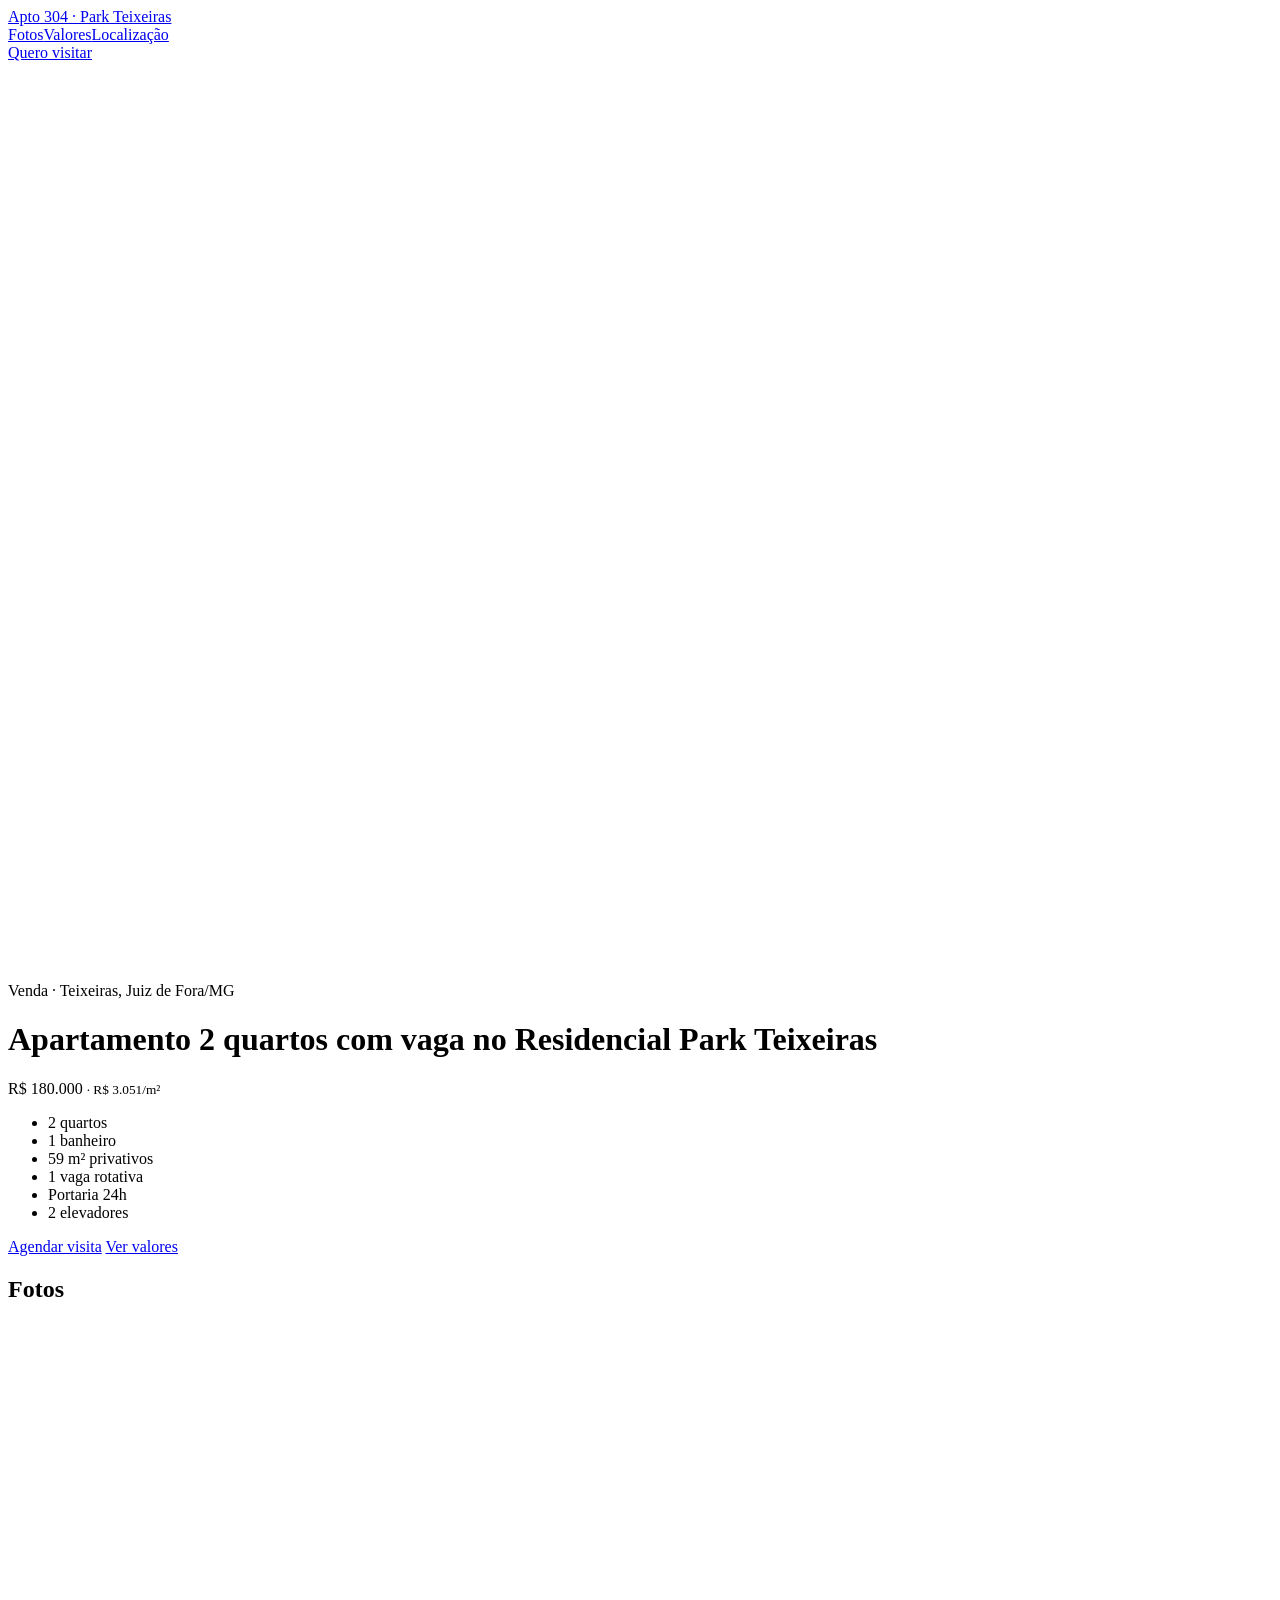
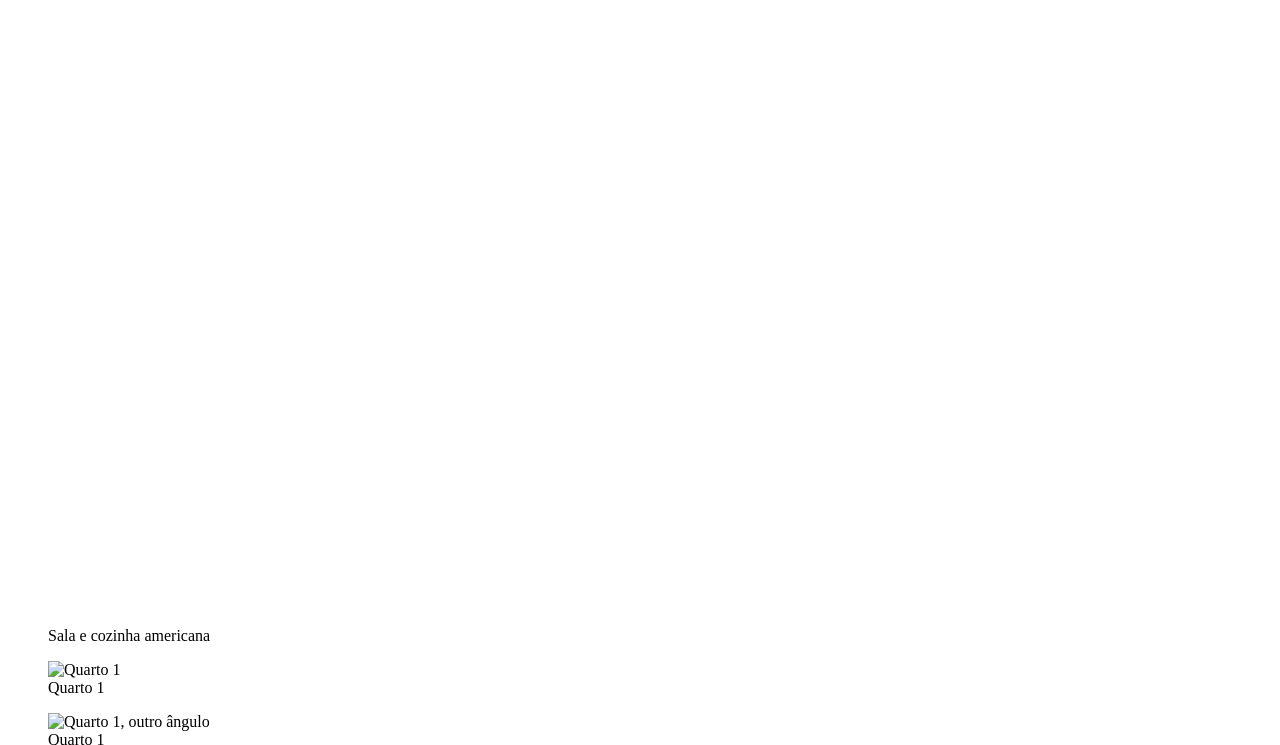
==== index.html @ 946c2eec "Add files via upload" ====
<!DOCTYPE html>
<html lang="pt-BR">
<head>
<meta charset="utf-8">
<meta name="viewport" content="width=device-width, initial-scale=1">
<title>Apto 2 quartos com vaga no Teixeiras, Juiz de Fora – R$ 180.000</title>
<meta name="description" content="Apartamento 304 no Residencial Park Teixeiras: 2 quartos, 59 m², 1 vaga rotativa, portaria 24h e 2 elevadores. R$ 180.000. Juiz de Fora/MG.">
<meta property="og:type" content="website">
<meta property="og:title" content="Apto 2 quartos com vaga no Teixeiras – R$ 180.000">
<meta property="og:description" content="59 m², lateral, sol da manhã, portaria 24h e 2 elevadores. Juiz de Fora/MG.">
<meta property="og:image" content="https://apto304teixeiras.github.io/assets/fotos/fachada-1200.jpg">
<meta property="og:locale" content="pt_BR">
<meta property="og:url" content="https://apto304teixeiras.github.io/">
<link rel="preload" as="image" href="assets/fotos/fachada-640.webp" imagesrcset="assets/fotos/fachada-640.webp 640w, assets/fotos/fachada-1200.webp 1200w" imagesizes="(min-width:760px) 60vw, 100vw">
<link rel="stylesheet" href="assets/style.css">
<script src="assets/js/config.js"></script>
<script src="assets/js/site.js"></script>
</head>
<body>
<header class="top">
  <div class="wrap">
    <a class="brand" href="#">Apto 304 · Park Teixeiras</a>
    <nav class="menu" aria-label="Seções">
      <a href="#fotos">Fotos</a><a href="#valores">Valores</a><a href="#localizacao">Localização</a>
    </nav>
    <a class="btn small" href="#formulario">Quero visitar</a>
  </div>
</header>

<main>
  <div class="hero">
    <picture>
      <img src="assets/fotos/fachada-640.webp" srcset="assets/fotos/fachada-640.webp 640w, assets/fotos/fachada-1200.webp 1200w" sizes="(min-width:760px) 60vw, 100vw" width="1200" height="900" alt="Fachada do Residencial Park Teixeiras" fetchpriority="high">
    </picture>
    <div class="card">
      <p class="kicker">Venda · Teixeiras, Juiz de Fora/MG</p>
      <h1>Apartamento 2 quartos com vaga no Residencial Park Teixeiras</h1>
      <p class="price">R$ 180.000 <small>· R$ 3.051/m²</small></p>
      <ul class="chips">
        <li>2 quartos</li><li>1 banheiro</li><li>59 m² privativos</li><li>1 vaga rotativa</li><li>Portaria 24h</li><li>2 elevadores</li>
      </ul>
      <a class="btn" href="#formulario">Agendar visita</a>
      <a class="btn ghost ml" href="#valores">Ver valores</a>
    </div>
  </div>

  <section id="fotos">
    <div class="wrap">
      <h2>Fotos</h2>
      <div class="gallery">
        <figure class="wide"><img loading="lazy" src="assets/fotos/sala-cozinha-640.webp" srcset="assets/fotos/sala-cozinha-640.webp 640w, assets/fotos/sala-cozinha-1200.webp 1200w" sizes="(min-width:760px) 66vw, 100vw" width="1200" height="900" alt="Sala com cozinha americana"><figcaption>Sala e cozinha americana</figcaption></figure>
        <figure><img loading="lazy" src="assets/fotos/quarto1-a-640.webp" srcset="assets/fotos/quarto1-a-640.webp 640w, assets/fotos/quarto1-a-1200.webp 1200w" sizes="(min-width:760px) 33vw, 50vw" width="1200" height="900" alt="Quarto 1"><figcaption>Quarto 1</figcaption></figure>
        <figure><img loading="lazy" src="assets/fotos/quarto1-b-640.webp" srcset="assets/fotos/quarto1-b-640.webp 640w, assets/fotos/quarto1-b-1200.webp 1200w" sizes="(min-width:760px) 33vw, 50vw" width="1200" height="900" alt="Quarto 1, outro ângulo"><figcaption>Quarto 1</figcaption></figure>
        <figure><img loading="lazy" src="assets/fotos/quarto2-a-640.webp" srcset="assets/fotos/quarto2-a-640.webp 640w, assets/fotos/quarto2-a-1200.webp 1200w" sizes="(min-width:760px) 33vw, 50vw" width="1200" height="900" alt="Quarto 2"><figcaption>Quarto 2</figcaption></figure>
        <figure><img loading="lazy" src="assets/fotos/quarto2-b-640.webp" srcset="assets/fotos/quarto2-b-640.webp 640w, assets/fotos/quarto2-b-1200.webp 1200w" sizes="(min-width:760px) 33vw, 50vw" width="1200" height="900" alt="Quarto 2, outro ângulo"><figcaption>Quarto 2</figcaption></figure>
        <figure><img loading="lazy" src="assets/fotos/banheiro-640.webp" srcset="assets/fotos/banheiro-640.webp 640w, assets/fotos/banheiro-1200.webp 1200w" sizes="(min-width:760px) 33vw, 50vw" width="1200" height="944" alt="Banheiro social"><figcaption>Banheiro social</figcaption></figure>
        <figure><img loading="lazy" src="assets/fotos/hall-elevadores-640.webp" srcset="assets/fotos/hall-elevadores-640.webp 640w, assets/fotos/hall-elevadores-1200.webp 1200w" sizes="(min-width:760px) 33vw, 50vw" width="1200" height="900" alt="Hall com os 2 elevadores"><figcaption>Hall dos elevadores</figcaption></figure>
      </div>
      <div class="two mt">
        <div>
          <h3>O apartamento</h3>
          <ul class="feat">
            <li>Sala e cozinha em conceito aberto, com área de serviço integrada</li>
            <li>2 quartos e banheiro social</li>
            <li>Lateral, sol da manhã e vista agradável</li>
            <li>Aquecimento elétrico</li>
            <li>Vaga de garagem rotativa</li>
            <li>Desocupado: visita fácil, pronto para morar ou alugar</li>
          </ul>
        </div>
        <div>
          <h3>O condomínio</h3>
          <ul class="feat">
            <li>Portaria 24 horas</li>
            <li>2 elevadores</li>
            <li>Bicicletário</li>
            <li>Rua plana</li>
          </ul>
        </div>
      </div>
    </div>
  </section>

  <section id="valores">
    <div class="wrap">
      <h2>Valores</h2>
      <table class="vals">
        <tbody>
          <tr><th scope="row">Preço de venda</th><td class="n">R$ 180.000</td></tr>
          <tr><th scope="row">Preço por m² (59 m²)</th><td class="n">R$ 3.051</td></tr>
        </tbody>
      </table>
      <h3 class="mt">Custos mensais do proprietário</h3>
      <table class="vals">
        <tbody>
          <tr><th scope="row">Condomínio</th><td class="n">R$ 357,03</td></tr>
          <tr><th scope="row">Fundo de reserva</th><td class="n">R$ 15,28</td></tr>
          <tr><th scope="row">IPTU (mensal)</th><td class="n">R$ 90,30</td></tr>
          <tr class="total"><th scope="row">Total mensal</th><td class="n">R$ 462,61</td></tr>
        </tbody>
      </table>
      <div class="box">
        <strong>Para quem investe:</strong> o apartamento está anunciado para locação a <strong>R$ 900/mês</strong>. Sobre o preço de R$ 180.000, isso dá um rendimento bruto estimado de <strong>6,0% ao ano</strong>.
        <p class="note">Estimativa bruta: não desconta vacância, manutenção, imposto de renda nem taxa de administração. Valores sujeitos a alteração.</p>
      </div>
      <a class="btn" href="#formulario">Quero saber mais</a>
    </div>
  </section>

  <section id="localizacao">
    <div class="wrap">
      <h2>Localização</h2>
      <p><strong>Residencial Park Teixeiras</strong><br>Av. Sérgio Vieira Mendes, 500 – apto 304<br>Bairro Teixeiras, Juiz de Fora/MG</p>
      <p>Rua plana, perto do Bahamas e da UPA Santa Luzia, além de comércio, farmácias, escolas e transporte público.</p>
      <p><a class="btn ghost" href="https://www.google.com/maps/search/?api=1&amp;query=Av.+S%C3%A9rgio+Vieira+Mendes%2C+500%2C+Teixeiras%2C+Juiz+de+Fora+-+MG" target="_blank" rel="noopener">Abrir no Google Maps</a></p>
    </div>
  </section>

  <section id="formulario">
    <div class="wrap">
      <h2>Agende sua visita</h2>
      <p>Responda 4 perguntas rápidas. Em seguida você fala direto com a corretora pelo WhatsApp.</p>
      <div class="form-wrap">
        <iframe id="tally-form" data-tally-src="" loading="lazy" height="420" title="Formulário de interesse – apto 304 Park Teixeiras"></iframe>
        <div id="tally-placeholder" class="box hidden">
          O formulário ainda não foi configurado. Troque <code>TALLY_FORM_ID</code> em <code>assets/js/config.js</code>.
        </div>
        <noscript><p>Ative o JavaScript para ver o formulário.</p></noscript>
      </div>
      <p class="note">Ao enviar, você concorda com a <a href="privacidade/">política de privacidade</a>. Seus dados são usados só para o contato sobre este imóvel.</p>
      <div class="broker box">
        <div>
          <strong>Corretora responsável:</strong> Patrícia Ferreira, CRECI MG 55.044
        </div>
      </div>
    </div>
  </section>
</main>

<footer>
  <div class="wrap">
    <p>Anúncio do proprietário, Luiz Santos. Corretora responsável: Patrícia Ferreira, CRECI MG 55.044. Informações e valores sujeitos a alteração sem aviso prévio.</p>
    <p><a href="privacidade/">Política de privacidade</a> · © <span id="ano">2026</span></p>
  </div>
</footer>

<div class="sticky-cta">
  <span class="p">R$ 180.000</span>
  <a class="btn small" href="#formulario">Agendar visita</a>
</div>

<script>
(function () {
  var S = window.SITE || {};
  var iframe = document.getElementById("tally-form");
  var id = S.TALLY_FORM_ID;
  if (!id || id === "TALLY" + "_FORM_ID") {
    iframe.classList.add("hidden");
    document.getElementById("tally-placeholder").classList.remove("hidden");
    return;
  }
  // Passa o código de origem da URL (?origem=G1) para o campo oculto "origem" do Tally.
  var src = "https://tally.so/embed/" + encodeURIComponent(id) +
    "?alignLeft=1&hideTitle=1&transparentBackground=1&dynamicHeight=1" +
    "&origem=" + encodeURIComponent(window.getOrigem());
  iframe.setAttribute("data-tally-src", src);
  var s = document.createElement("script");
  s.src = "https://tally.so/widgets/embed.js";
  s.async = true;
  s.onload = function () { if (window.Tally) window.Tally.loadEmbeds(); };
  s.onerror = function () { iframe.src = src; };
  // Se o script do Tally não carregar o iframe, carrega direto.
  setTimeout(function () { if (!iframe.getAttribute("src")) iframe.src = src; }, 3000);
  document.body.appendChild(s);
})();
</script>
</body>
</html>
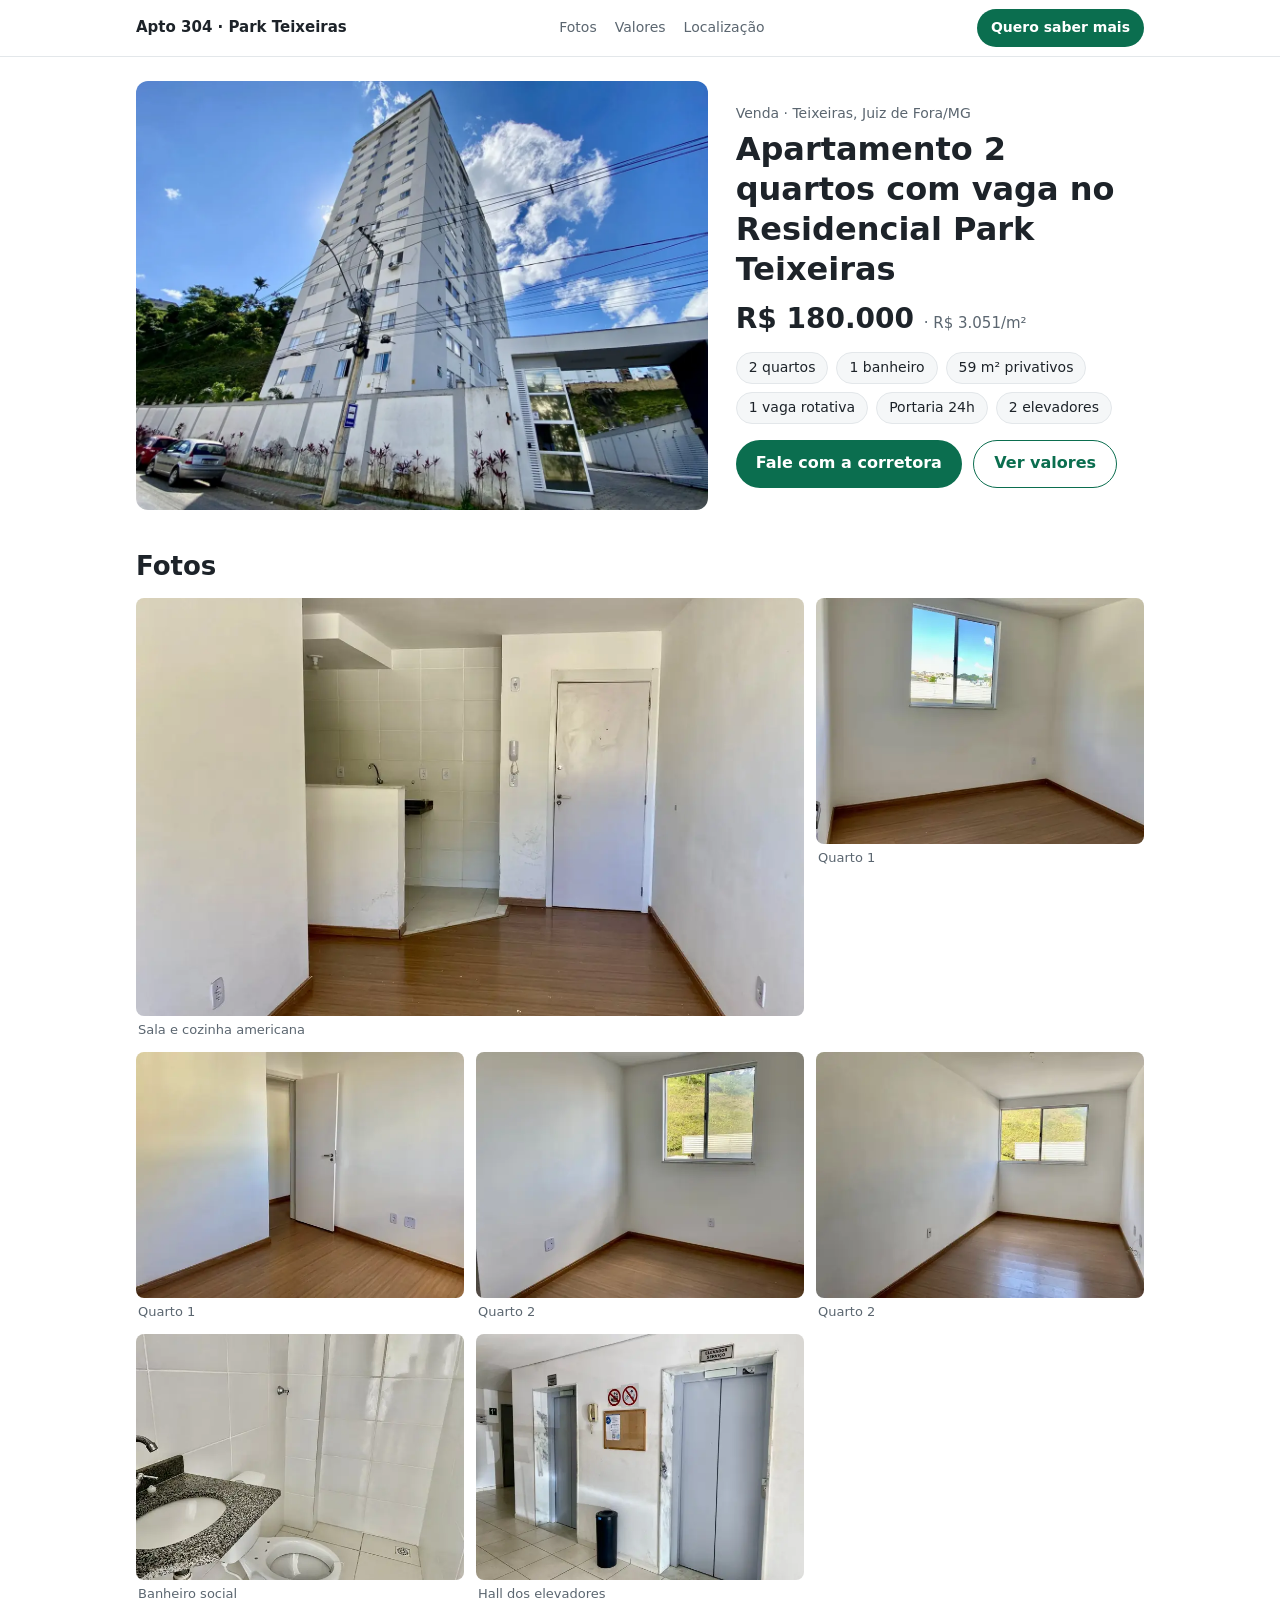
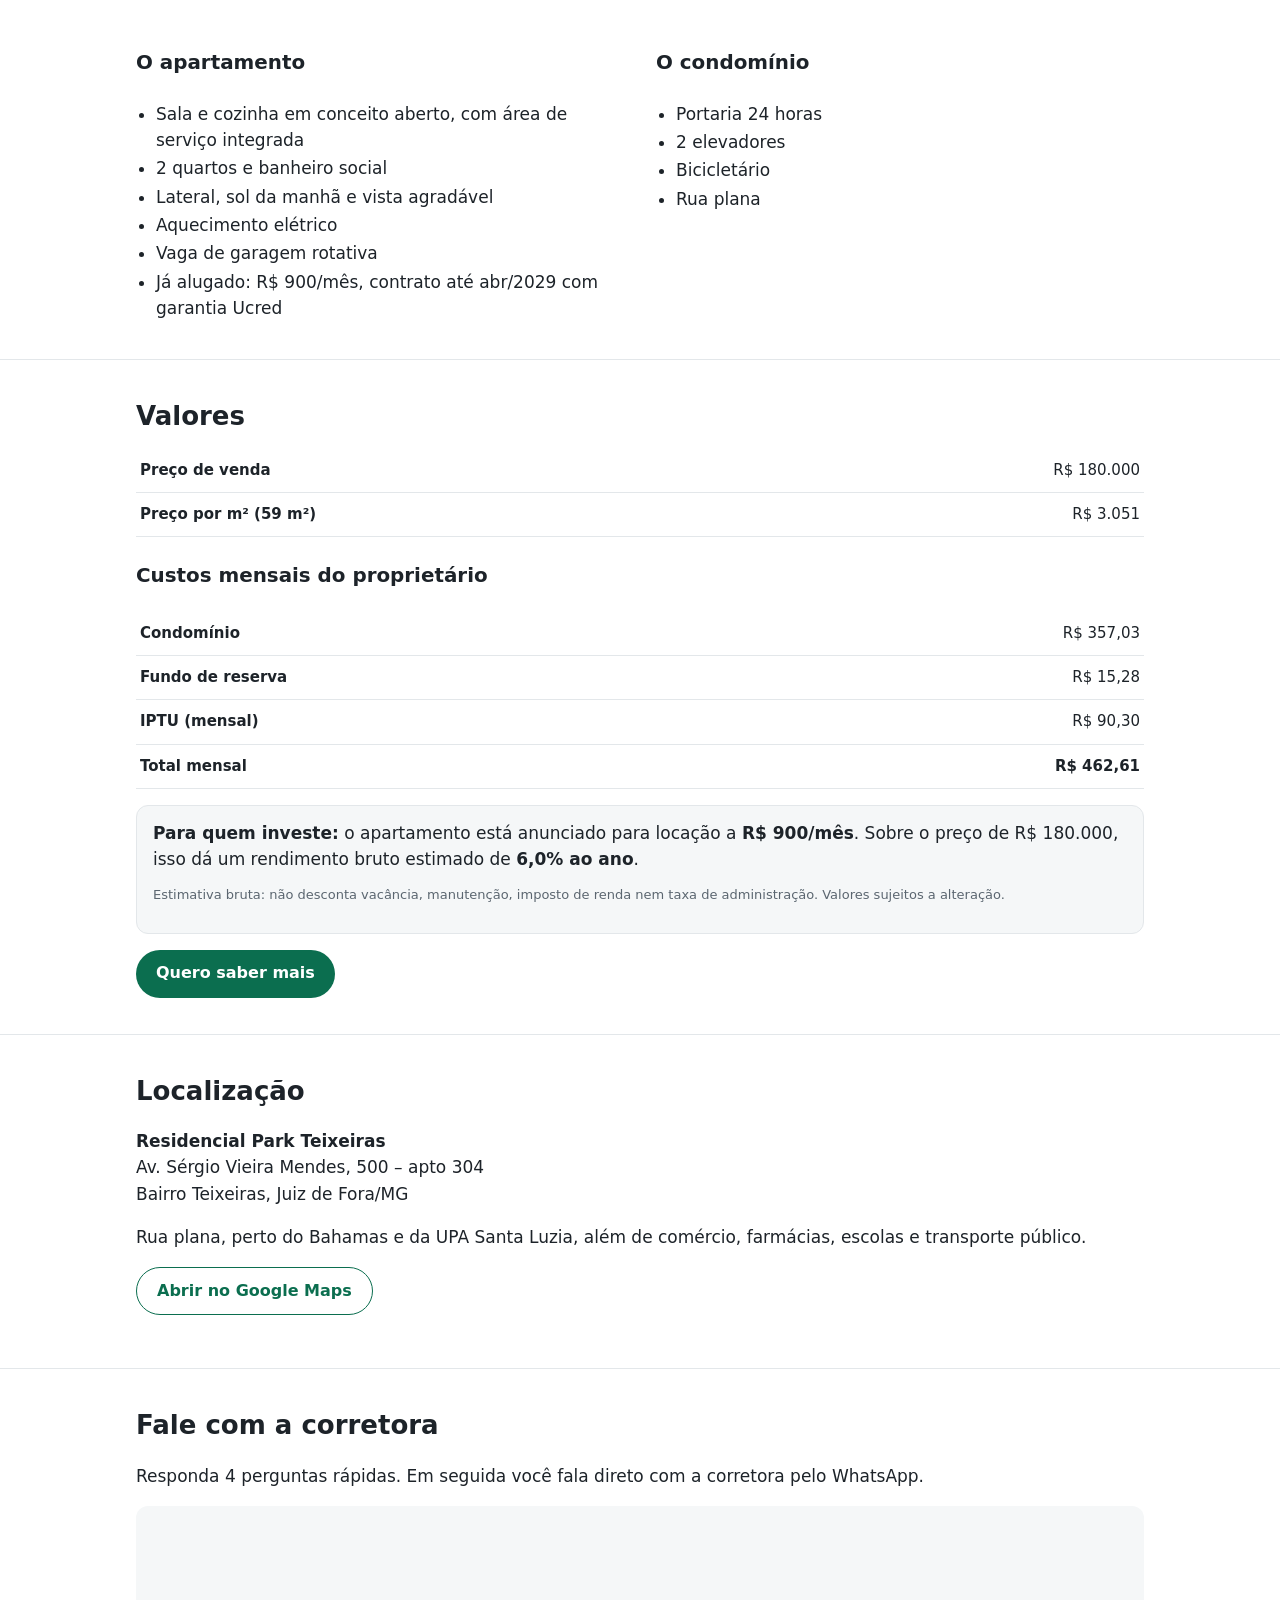
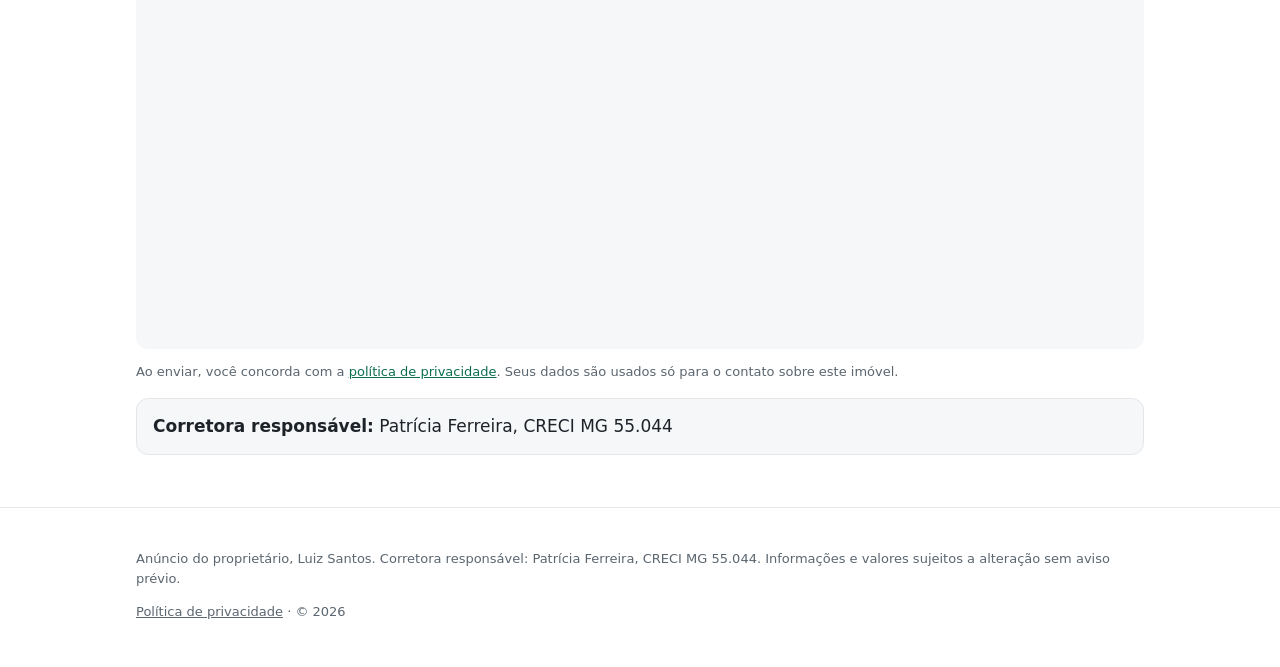
==== commit c57043ce: "Atualiza texto: imóvel alugado (31/10/2026)" ====
--- a/index.html
+++ b/index.html
@@ -23,7 +23,7 @@
     <nav class="menu" aria-label="Seções">
       <a href="#fotos">Fotos</a><a href="#valores">Valores</a><a href="#localizacao">Localização</a>
     </nav>
-    <a class="btn small" href="#formulario">Quero visitar</a>
+    <a class="btn small" href="#formulario">Quero saber mais</a>
   </div>
 </header>
 
@@ -39,7 +39,7 @@
       <ul class="chips">
         <li>2 quartos</li><li>1 banheiro</li><li>59 m² privativos</li><li>1 vaga rotativa</li><li>Portaria 24h</li><li>2 elevadores</li>
       </ul>
-      <a class="btn" href="#formulario">Agendar visita</a>
+      <a class="btn" href="#formulario">Fale com a corretora</a>
       <a class="btn ghost ml" href="#valores">Ver valores</a>
     </div>
   </div>
@@ -65,7 +65,7 @@
             <li>Lateral, sol da manhã e vista agradável</li>
             <li>Aquecimento elétrico</li>
             <li>Vaga de garagem rotativa</li>
-            <li>Desocupado: visita fácil, pronto para morar ou alugar</li>
+            <li>Já alugado: R$ 900/mês, contrato até abr/2029 com garantia Ucred</li>
           </ul>
         </div>
         <div>
@@ -118,7 +118,7 @@
 
   <section id="formulario">
     <div class="wrap">
-      <h2>Agende sua visita</h2>
+      <h2>Fale com a corretora</h2>
       <p>Responda 4 perguntas rápidas. Em seguida você fala direto com a corretora pelo WhatsApp.</p>
       <div class="form-wrap">
         <iframe id="tally-form" data-tally-src="" loading="lazy" height="420" title="Formulário de interesse – apto 304 Park Teixeiras"></iframe>
@@ -146,7 +146,7 @@
 
 <div class="sticky-cta">
   <span class="p">R$ 180.000</span>
-  <a class="btn small" href="#formulario">Agendar visita</a>
+  <a class="btn small" href="#formulario">Fale com a corretora</a>
 </div>
 
 <script>
--- a/assets/style.css
+++ b/assets/style.css
@@ -0,0 +1,71 @@
+:root{--bg:#fff;--fg:#1d2329;--muted:#5b6670;--line:#e3e7ea;--soft:#f5f7f8;--accent:#0b6e4f;--accent-fg:#fff;--wa:#1f8f4e;--radius:12px;--max:1040px}
+*{box-sizing:border-box}
+html{scroll-behavior:smooth;-webkit-text-size-adjust:100%}
+body{margin:0;font:16px/1.55 system-ui,-apple-system,"Segoe UI",Roboto,Arial,sans-serif;color:var(--fg);background:var(--bg)}
+img{max-width:100%;height:auto;display:block}
+a{color:var(--accent)}
+.wrap{max-width:var(--max);margin:0 auto;padding:0 16px}
+header.top{position:sticky;top:0;z-index:10;background:rgba(255,255,255,.96);border-bottom:1px solid var(--line)}
+header.top .wrap{display:flex;align-items:center;justify-content:space-between;gap:12px;height:56px}
+.brand{font-weight:700;text-decoration:none;color:var(--fg);font-size:15px}
+nav.menu{display:none;gap:18px}
+nav.menu a{text-decoration:none;color:var(--muted);font-size:14px}
+.btn{display:inline-flex;align-items:center;justify-content:center;gap:8px;min-height:48px;padding:0 20px;border-radius:999px;background:var(--accent);color:var(--accent-fg);font-weight:600;text-decoration:none;border:0;font-size:16px;cursor:pointer}
+.btn.small{min-height:38px;padding:0 14px;font-size:14px}
+.btn.wa{background:var(--wa)}
+.btn.ghost{background:transparent;color:var(--accent);border:1.5px solid var(--accent)}
+.hero{position:relative}
+.hero picture img{width:100%;aspect-ratio:4/3;object-fit:cover}
+.hero .card{background:var(--bg);margin:-28px 12px 0;position:relative;border-radius:var(--radius);padding:18px 16px;box-shadow:0 6px 24px rgba(0,0,0,.08)}
+.kicker{color:var(--muted);font-size:14px;margin:0 0 4px}
+h1{font-size:24px;line-height:1.25;margin:0 0 8px}
+h2{font-size:21px;margin:0 0 12px}
+.price{font-size:28px;font-weight:800;margin:6px 0 2px}
+.price small{font-size:15px;font-weight:500;color:var(--muted)}
+.chips{display:flex;flex-wrap:wrap;gap:8px;list-style:none;padding:0;margin:12px 0 16px}
+.chips li{background:var(--soft);border:1px solid var(--line);border-radius:999px;padding:4px 12px;font-size:14px}
+section{padding:36px 0;border-bottom:1px solid var(--line);scroll-margin-top:60px}
+.gallery{display:grid;grid-template-columns:1fr 1fr;gap:8px}
+.gallery figure{margin:0}
+.gallery img{width:100%;aspect-ratio:4/3;object-fit:cover;border-radius:8px;background:var(--soft)}
+.gallery figcaption{font-size:13px;color:var(--muted);padding:4px 2px 0}
+.gallery .wide{grid-column:1/-1}
+.feat{columns:1;padding-left:20px;margin:0}
+.feat li{margin:2px 0}
+table.vals{width:100%;border-collapse:collapse;font-size:15px}
+table.vals th,table.vals td{padding:10px 4px;border-bottom:1px solid var(--line);text-align:left;vertical-align:top}
+table.vals td.n{text-align:right;white-space:nowrap;font-variant-numeric:tabular-nums}
+table.vals tr.total td,table.vals tr.total th{font-weight:700}
+.box{background:var(--soft);border:1px solid var(--line);border-radius:var(--radius);padding:14px 16px;margin:16px 0}
+.note{font-size:13px;color:var(--muted)}
+.form-wrap{background:var(--soft);border-radius:var(--radius);padding:8px;min-height:420px}
+.form-wrap iframe{width:100%;border:0;min-height:400px}
+.broker{display:flex;gap:12px;align-items:center}
+footer{padding:28px 0 90px;font-size:13px;color:var(--muted)}
+footer a{color:var(--muted)}
+.sticky-cta{position:fixed;left:0;right:0;bottom:0;padding:10px 16px calc(10px + env(safe-area-inset-bottom));background:rgba(255,255,255,.97);border-top:1px solid var(--line);display:flex;gap:12px;align-items:center;justify-content:space-between;z-index:20}
+.sticky-cta .p{font-weight:800}
+.center{text-align:center}
+.thanks{max-width:560px;margin:0 auto;padding:48px 16px}
+.thanks h1{font-size:26px}
+.hidden{display:none!important}
+.legal{max-width:760px;margin:0 auto;padding:32px 16px 48px}
+.legal h1{font-size:26px}
+.legal h2{font-size:18px;margin-top:24px}
+@media (min-width:760px){
+  body{font-size:17px}
+  nav.menu{display:flex}
+  .hero{display:grid;grid-template-columns:1.4fr 1fr;gap:28px;align-items:center;max-width:var(--max);margin:24px auto 0;padding:0 16px}
+  .hero picture img{border-radius:var(--radius)}
+  .hero .card{margin:0;box-shadow:none;padding:0}
+  h1{font-size:32px}
+  h2{font-size:26px}
+  .gallery{grid-template-columns:repeat(3,1fr);gap:12px}
+  .gallery .wide{grid-column:span 2}
+  .feat{columns:2}
+  .two{display:grid;grid-template-columns:1fr 1fr;gap:32px}
+  .sticky-cta{display:none}
+  footer{padding-bottom:32px}
+}
+.mt{margin-top:24px}.ml{margin-left:6px}
+@media (min-width:760px){.two .feat{columns:1}.gallery .wide img{aspect-ratio:16/10}}
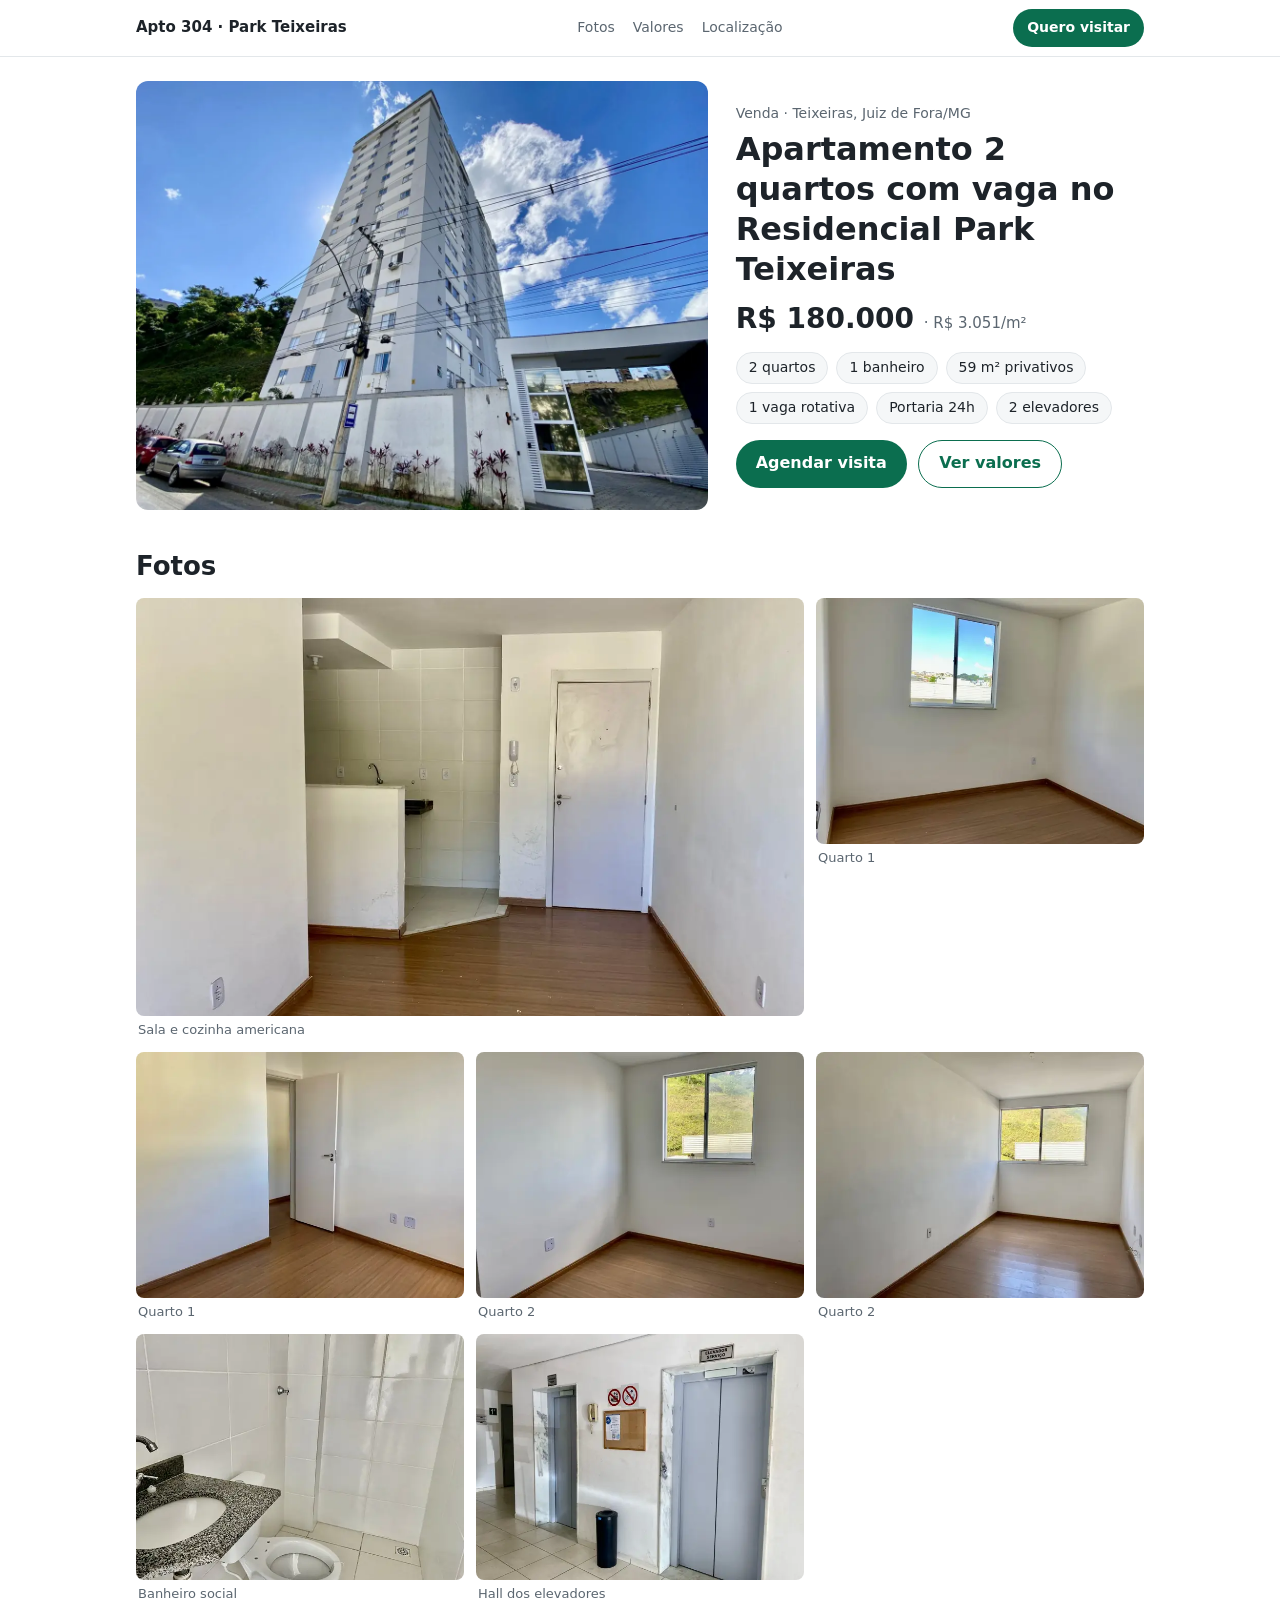
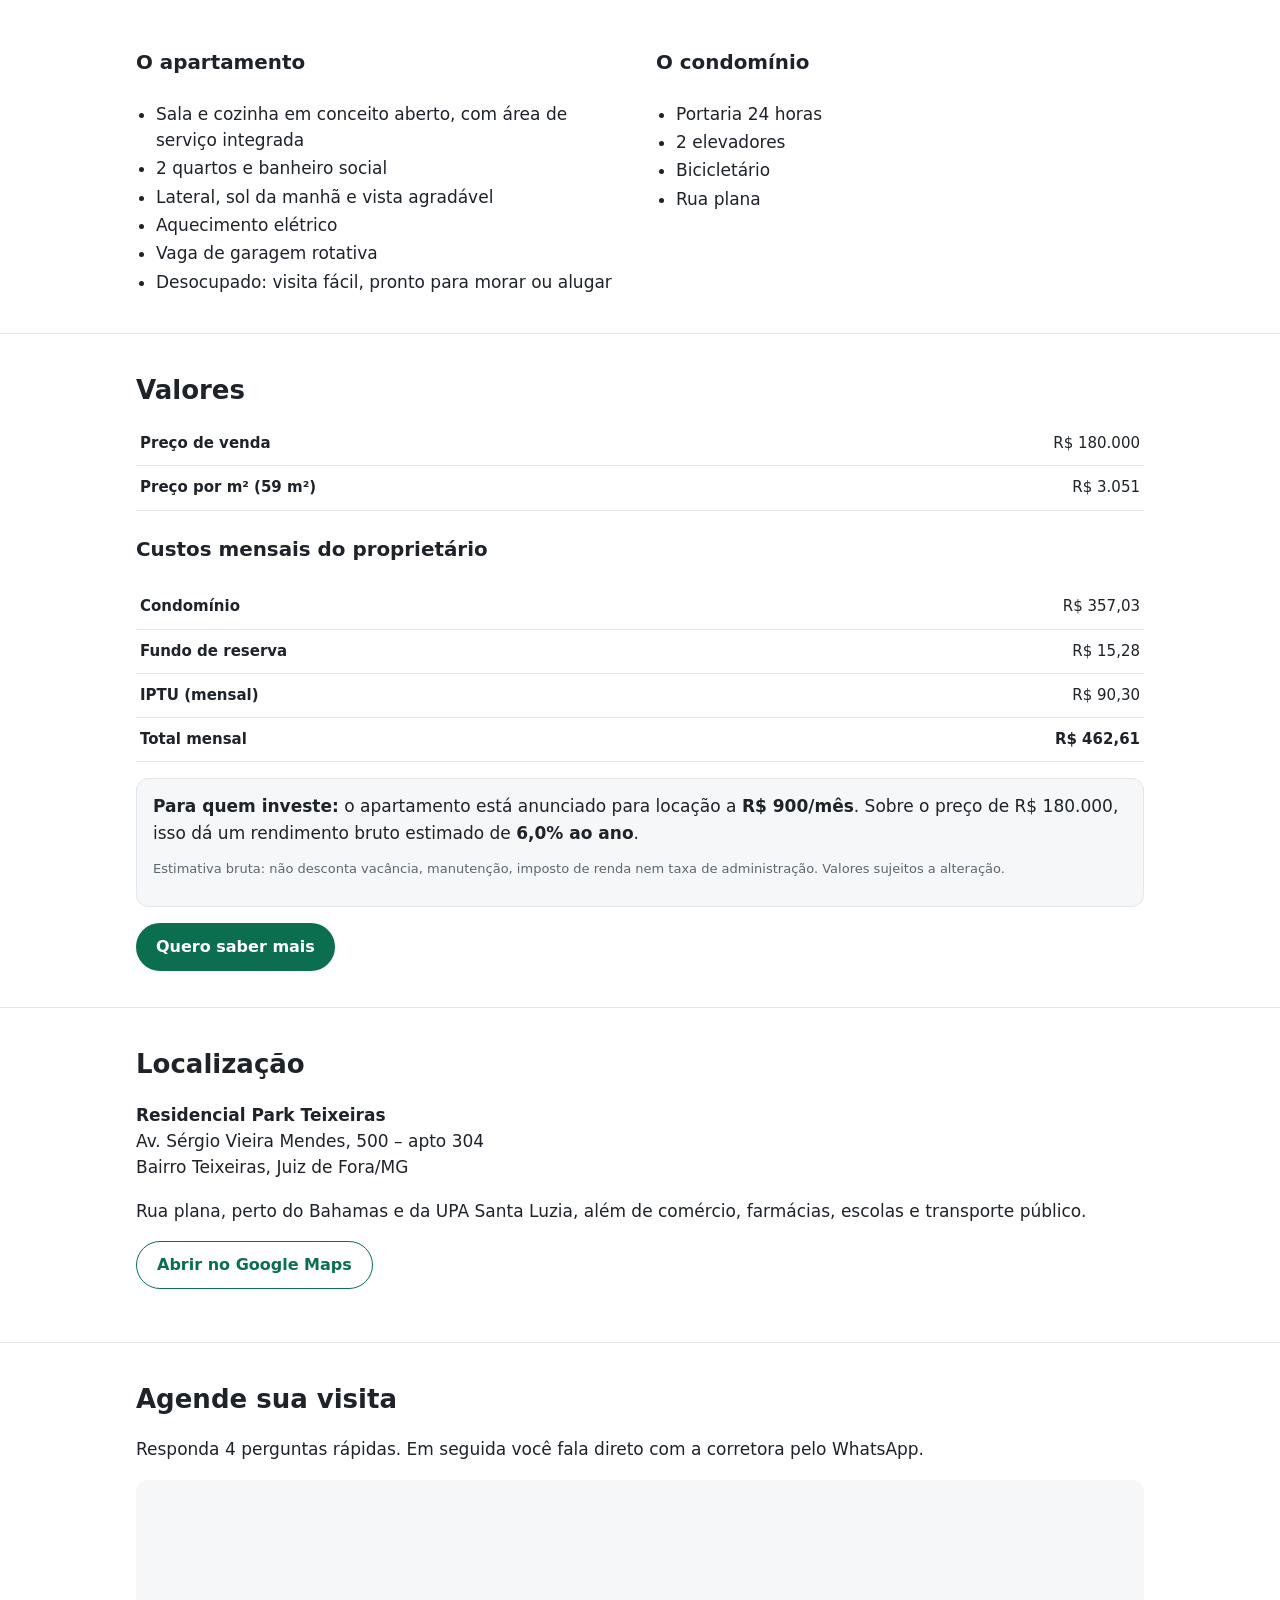
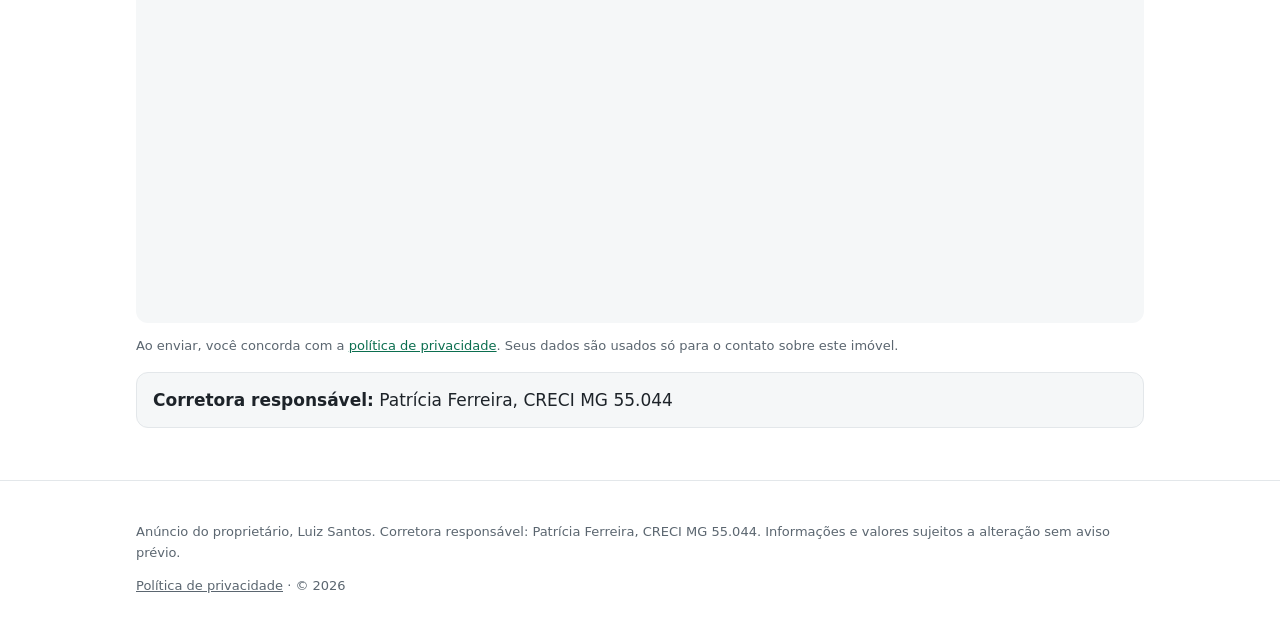
==== commit 4e1d8ee8: "Volta texto anterior: imóvel desocupado (06/11/2026)" ====
--- a/index.html
+++ b/index.html
@@ -23,7 +23,7 @@
     <nav class="menu" aria-label="Seções">
       <a href="#fotos">Fotos</a><a href="#valores">Valores</a><a href="#localizacao">Localização</a>
     </nav>
-    <a class="btn small" href="#formulario">Quero saber mais</a>
+    <a class="btn small" href="#formulario">Quero visitar</a>
   </div>
 </header>
 
@@ -39,7 +39,7 @@
       <ul class="chips">
         <li>2 quartos</li><li>1 banheiro</li><li>59 m² privativos</li><li>1 vaga rotativa</li><li>Portaria 24h</li><li>2 elevadores</li>
       </ul>
-      <a class="btn" href="#formulario">Fale com a corretora</a>
+      <a class="btn" href="#formulario">Agendar visita</a>
       <a class="btn ghost ml" href="#valores">Ver valores</a>
     </div>
   </div>
@@ -65,7 +65,7 @@
             <li>Lateral, sol da manhã e vista agradável</li>
             <li>Aquecimento elétrico</li>
             <li>Vaga de garagem rotativa</li>
-            <li>Já alugado: R$ 900/mês, contrato até abr/2029 com garantia Ucred</li>
+            <li>Desocupado: visita fácil, pronto para morar ou alugar</li>
           </ul>
         </div>
         <div>
@@ -118,7 +118,7 @@
 
   <section id="formulario">
     <div class="wrap">
-      <h2>Fale com a corretora</h2>
+      <h2>Agende sua visita</h2>
       <p>Responda 4 perguntas rápidas. Em seguida você fala direto com a corretora pelo WhatsApp.</p>
       <div class="form-wrap">
         <iframe id="tally-form" data-tally-src="" loading="lazy" height="420" title="Formulário de interesse – apto 304 Park Teixeiras"></iframe>
@@ -146,7 +146,7 @@
 
 <div class="sticky-cta">
   <span class="p">R$ 180.000</span>
-  <a class="btn small" href="#formulario">Fale com a corretora</a>
+  <a class="btn small" href="#formulario">Agendar visita</a>
 </div>
 
 <script>
